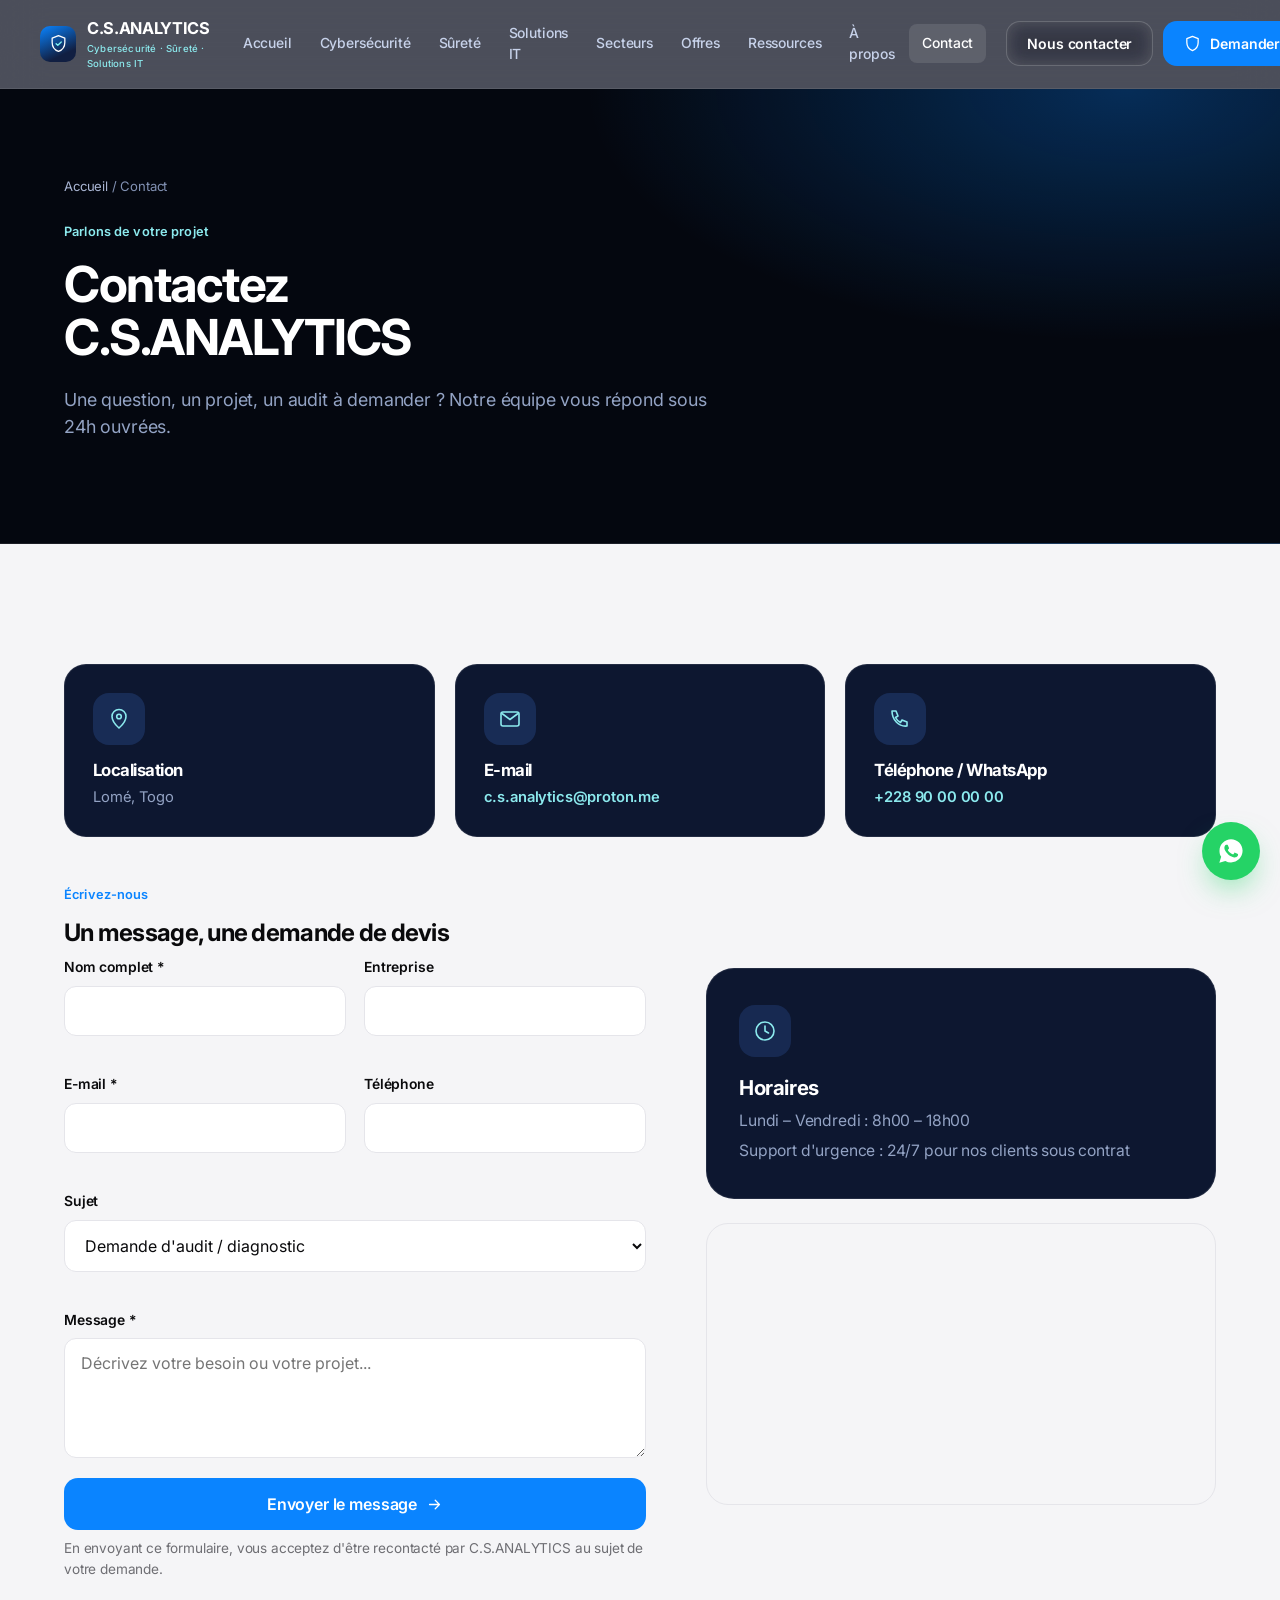
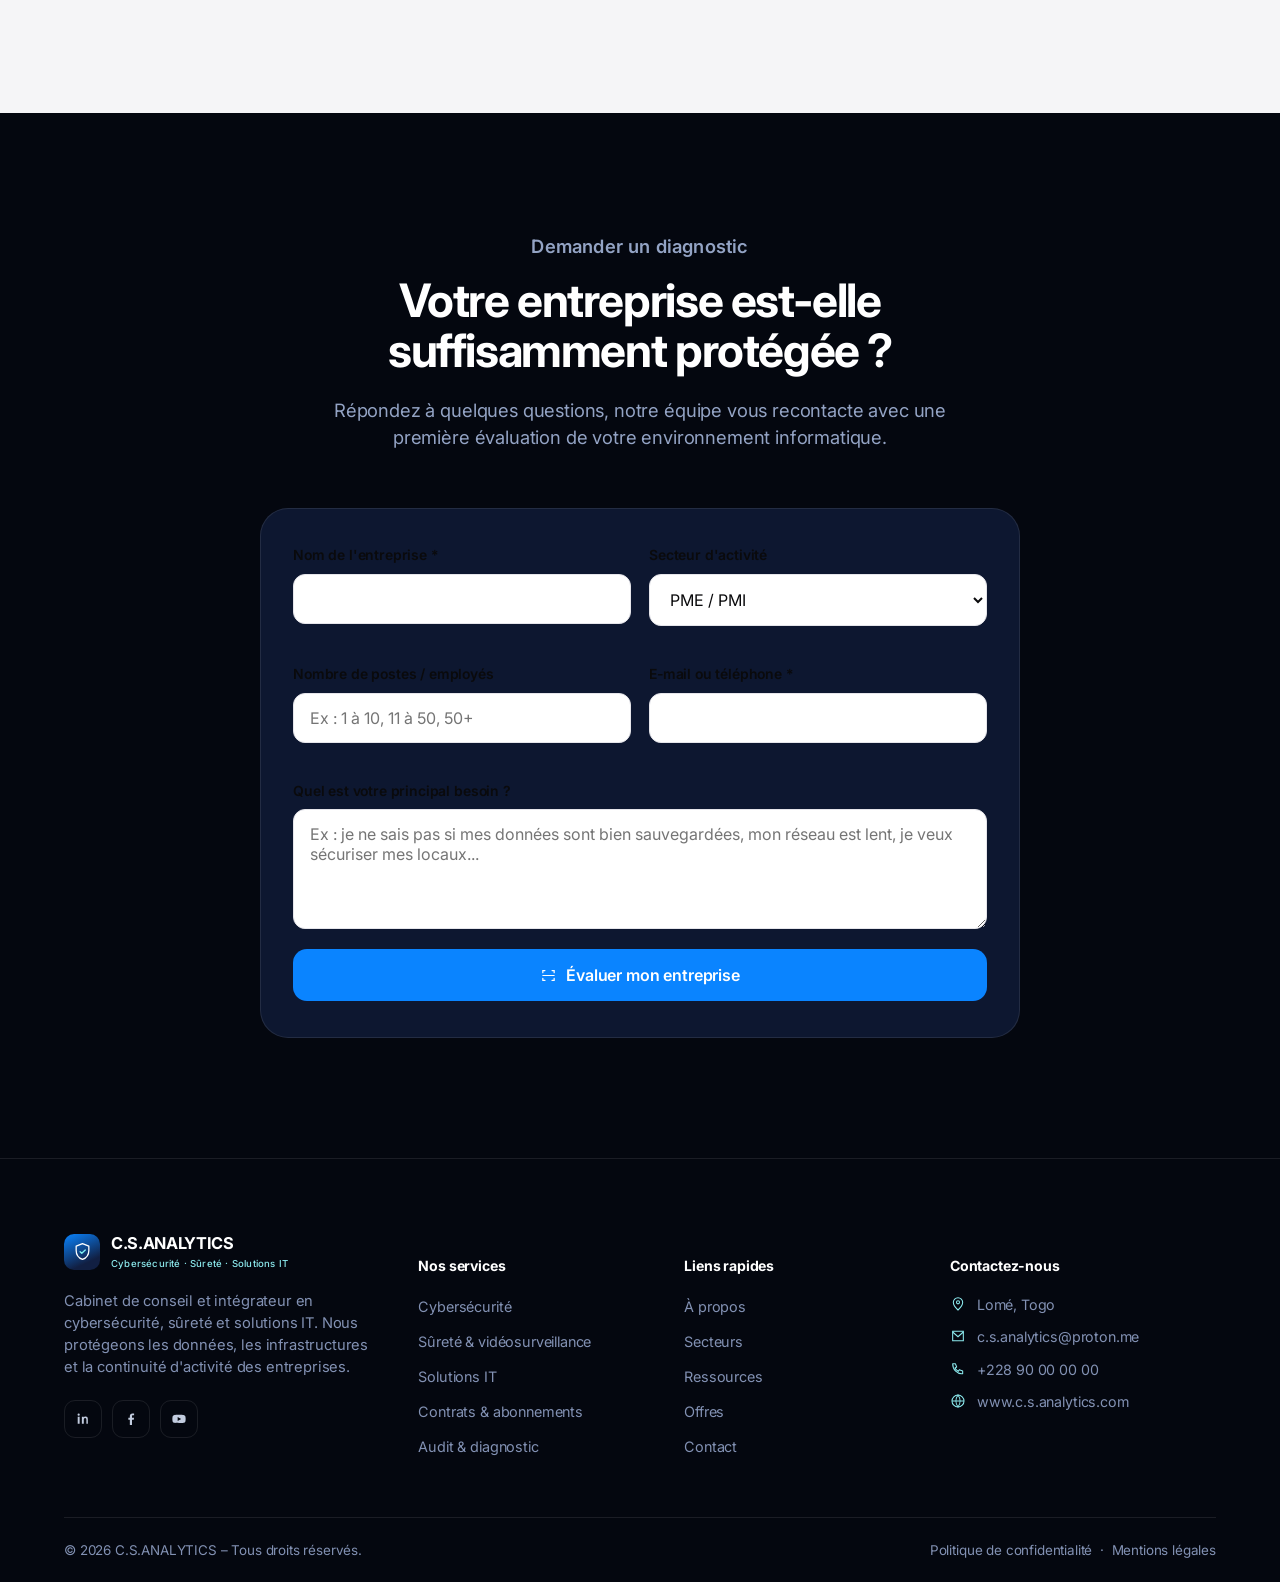
==== contact.html @ 3b961dcc "Add files via upload" ====
<!DOCTYPE html>
<html lang="fr">
<head>
  <meta charset="UTF-8">
  <meta name="viewport" content="width=device-width, initial-scale=1.0">
  <title>Contact | C.S.ANALYTICS</title>
  <meta name="description" content="Contactez C.S.ANALYTICS à Lomé, Togo : demande d'audit, devis cybersécurité, sûreté ou solutions IT. Réponse sous 24h ouvrées.">
  <link rel="preconnect" href="https://fonts.googleapis.com">
  <link rel="preconnect" href="https://fonts.gstatic.com" crossorigin>
  <link href="https://fonts.googleapis.com/css2?family=Inter:wght@400;500;600;700;800&display=swap" rel="stylesheet">
  <link rel="stylesheet" href="css/style.css">

</head>
<body>
<!-- ========== MENU (haut de page, identique sur toutes les pages) ========== -->
  <header class="site-header">
    <div class="container nav">
      <a href="index.html" class="brand">
        <span class="brand-mark">
          <svg viewBox="0 0 24 24" fill="none" width="22" height="22"><path d="M12 2l8 3.2v5.4c0 5.1-3.4 9.6-8 11.4-4.6-1.8-8-6.3-8-11.4V5.2L12 2z" stroke="#fff" stroke-width="1.6" stroke-linejoin="round"/><path d="M9 12.2l2.1 2.1L15.5 10" stroke="#7ff2f2" stroke-width="1.7" stroke-linecap="round" stroke-linejoin="round"/></svg>
        </span>
        <span>
          <span class="brand-name">C.S.ANALYTICS</span>
          <span class="brand-tag">Cybersécurité · Sûreté · Solutions IT</span>
        </span>
      </a>
      <nav class="nav-links" id="navLinks" aria-label="Navigation principale">
          <a href="index.html">Accueil</a>
          <a href="cybersecurite.html">Cybersécurité</a>
          <a href="surete.html">Sûreté</a>
          <a href="solutions-it.html">Solutions IT</a>
          <a href="secteurs.html">Secteurs</a>
          <a href="offres.html">Offres</a>
          <a href="ressources.html">Ressources</a>
          <a href="apropos.html">À propos</a>
          <a href="contact.html" class="active">Contact</a>
      </nav>
      <div class="nav-cta">
        <a href="contact.html" class="btn btn-ghost btn-sm">Nous contacter</a>
        <a href="contact.html#diagnostic" class="btn btn-primary btn-sm">
          <svg viewBox="0 0 24 24" fill="none"><path d="M12 2l8 3.2v5.4c0 5.1-3.4 9.6-8 11.4-4.6-1.8-8-6.3-8-11.4V5.2L12 2z" stroke="currentColor" stroke-width="1.8" stroke-linejoin="round"/></svg>
          Demander un diagnostic
        </a>
        <button class="nav-toggle" id="navToggle" aria-label="Ouvrir le menu" aria-expanded="false" aria-controls="navLinks">
          <svg viewBox="0 0 24 24" fill="none"><path d="M4 7h16M4 12h16M4 17h16" stroke="currentColor" stroke-width="1.8" stroke-linecap="round"/></svg>
        </button>
      </div>
    </div>
  </header>

  <!-- ========== SECTION 1 ========== -->
  <section class="page-hero">
    <div class="container">
      <p class="breadcrumb"><a href="index.html">Accueil</a> / Contact</p>
      <p class="eyebrow on-dark">Parlons de votre projet</p>
      <h1>Contactez C.S.ANALYTICS</h1>
      <p class="lead">Une question, un projet, un audit à demander ? Notre équipe vous répond sous 24h ouvrées.</p>
    </div>
  </section>

  <!-- ========== SECTION 2 ========== -->
  <section class="section">
    <div class="container">
      <div class="contact-cards">
        <div class="contact-card reveal">
          <div class="card-icon"><svg viewBox="0 0 24 24" fill="none"><path d="M12 21s7-6.1 7-11.5A7 7 0 105 9.5C5 14.9 12 21 12 21z" stroke="currentColor" stroke-width="1.6"/><circle cx="12" cy="9.5" r="2.3" stroke="currentColor" stroke-width="1.6"/></svg></div>
          <h4>Localisation</h4>
          <p>Lomé, Togo</p>
        </div>
        <div class="contact-card reveal">
          <div class="card-icon"><svg viewBox="0 0 24 24" fill="none"><rect x="3" y="5" width="18" height="14" rx="2" stroke="currentColor" stroke-width="1.6"/><path d="M4 6.5l8 6 8-6" stroke="currentColor" stroke-width="1.6"/></svg></div>
          <h4>E-mail</h4>
          <p><a href="mailto:c.s.analytics@proton.me">c.s.analytics@proton.me</a></p>
        </div>
        <div class="contact-card reveal">
          <div class="card-icon"><svg viewBox="0 0 24 24" fill="none"><path d="M4 4h4l2 5-2.5 1.5a11 11 0 005 5L14 13l5 2v4c-8 1-15-6-15-15z" stroke="currentColor" stroke-width="1.6" stroke-linejoin="round"/></svg></div>
          <h4>Téléphone / WhatsApp</h4>
          <p>
  <!-- ========== BOUTON WHATSAPP FLOTTANT ========== -->
  <a href="https://wa.me/22890000000">+228 90 00 00 00</a></p>
        </div>
      </div>

      <div class="two-col">
        <div class="reveal">
          <p class="eyebrow">Écrivez-nous</p>
          <h2>Un message, une demande de devis</h2>
          <!-- ⚠️ Remplace TON-ID-ICI par l'ID donné par Formspree (ex: xzzenqwv) -->
          <form data-form action="https://formspree.io/f/TON-ID-ICI" method="POST">
            <div class="form-grid">
              <div class="field">
                <label for="nom">Nom complet *</label>
                <input type="text" id="nom" name="nom" required>
              </div>
              <div class="field">
                <label for="entreprise">Entreprise</label>
                <input type="text" id="entreprise" name="entreprise">
              </div>
              <div class="field">
                <label for="email">E-mail *</label>
                <input type="email" id="email" name="email" required>
              </div>
              <div class="field">
                <label for="tel">Téléphone</label>
                <input type="tel" id="tel" name="tel">
              </div>
              <div class="field full">
                <label for="sujet">Sujet</label>
                <select id="sujet" name="sujet">
                  <option>Demande d'audit / diagnostic</option>
                  <option>Cybersécurité</option>
                  <option>Sûreté &amp; vidéosurveillance</option>
                  <option>Solutions IT</option>
                  <option>Devis / contrat de maintenance</option>
                  <option>Autre demande</option>
                </select>
              </div>
              <div class="field full">
                <label for="message">Message *</label>
                <textarea id="message" name="message" required placeholder="Décrivez votre besoin ou votre projet..."></textarea>
              </div>
            </div>
            <button type="submit" class="btn btn-primary btn-block">Envoyer le message <svg viewBox="0 0 24 24" fill="none"><path d="M5 12h14M13 6l6 6-6 6" stroke="currentColor" stroke-width="1.8" stroke-linecap="round" stroke-linejoin="round"/></svg></button>
            <p class="form-status" role="status"></p>
            <p class="form-note">En envoyant ce formulaire, vous acceptez d'être recontacté par C.S.ANALYTICS au sujet de votre demande.</p>
          </form>
        </div>

        <div class="reveal">
          <div class="card--dark card" style="margin-bottom:24px;">
            <div class="card-icon"><svg viewBox="0 0 24 24" fill="none"><circle cx="12" cy="12" r="9" stroke="currentColor" stroke-width="1.6"/><path d="M12 7v5l3.5 2" stroke="currentColor" stroke-width="1.6" stroke-linecap="round"/></svg></div>
            <h3 style="color:#fff;">Horaires</h3>
            <p style="color:#93a3c4;margin-bottom:6px;">Lundi – Vendredi : 8h00 – 18h00</p>
            <p style="color:#93a3c4;margin-bottom:0;">Support d'urgence : 24/7 pour nos clients sous contrat</p>
          </div>
          <div style="border-radius:var(--radius-lg);overflow:hidden;border:1px solid var(--paper-line);">
            <iframe title="Localisation C.S.ANALYTICS - Lomé, Togo" src="https://www.google.com/maps?q=Lom%C3%A9,Togo&output=embed" width="100%" height="280" style="border:0;display:block;" loading="lazy" referrerpolicy="no-referrer-when-downgrade"></iframe>
          </div>
        </div>
      </div>
    </div>
  </section>

  <!-- ========== SECTION 3 ========== -->
  <section class="section section--dark" id="diagnostic">
    <div class="container">
      <div class="section-head text-center reveal">
        <p class="eyebrow on-dark" style="justify-content:center;">Demander un diagnostic</p>
        <h2>Votre entreprise est-elle suffisamment protégée ?</h2>
        <p style="margin:0 auto;">Répondez à quelques questions, notre équipe vous recontacte avec une première évaluation de votre environnement informatique.</p>
      </div>
      <div class="card--dark card reveal" style="max-width:760px;margin:0 auto;">
        <!-- ⚠️ Remplace TON-ID-DIAGNOSTIC par l'ID Formspree dédié à ce formulaire (crée-en un 2e sur formspree.io, ou réutilise le même que ci-dessus) -->
        <form data-form action="https://formspree.io/f/TON-ID-DIAGNOSTIC" method="POST">
          <div class="form-grid">
            <div class="field">
              <label for="d-entreprise">Nom de l'entreprise *</label>
              <input type="text" id="d-entreprise" name="d-entreprise" required>
            </div>
            <div class="field">
              <label for="d-secteur">Secteur d'activité</label>
              <select id="d-secteur" name="d-secteur">
                <option>PME / PMI</option>
                <option>Hôtellerie</option>
                <option>Clinique</option>
                <option>Pharmacie</option>
                <option>Université</option>
                <option>Industrie</option>
                <option>Autre</option>
              </select>
            </div>
            <div class="field">
              <label for="d-postes">Nombre de postes / employés</label>
              <input type="text" id="d-postes" name="d-postes" placeholder="Ex : 1 à 10, 11 à 50, 50+">
            </div>
            <div class="field">
              <label for="d-contact">E-mail ou téléphone *</label>
              <input type="text" id="d-contact" name="d-contact" required>
            </div>
            <div class="field full">
              <label for="d-besoin">Quel est votre principal besoin ?</label>
              <textarea id="d-besoin" name="d-besoin" placeholder="Ex : je ne sais pas si mes données sont bien sauvegardées, mon réseau est lent, je veux sécuriser mes locaux..."></textarea>
            </div>
          </div>
          <button type="submit" class="btn btn-primary btn-block"><svg viewBox="0 0 24 24" fill="none"><path d="M4 8V5h3M20 8V5h-3M4 16v3h3M20 16v3h-3" stroke="currentColor" stroke-width="1.7" stroke-linecap="round"/><path d="M4 12h16" stroke="currentColor" stroke-width="1.5" stroke-linecap="round"/></svg>Évaluer mon entreprise</button>
          <p class="form-status" role="status"></p>
        </form>
      </div>
    </div>
  </section>

  <!-- ========== PIED DE PAGE (identique sur toutes les pages) ========== -->
  <footer class="site-footer">
    <div class="container">
      <div class="footer-grid">
        <div class="footer-brand">
          <a href="index.html" class="brand">
            <span class="brand-mark">
              <svg viewBox="0 0 24 24" fill="none" width="22" height="22"><path d="M12 2l8 3.2v5.4c0 5.1-3.4 9.6-8 11.4-4.6-1.8-8-6.3-8-11.4V5.2L12 2z" stroke="#fff" stroke-width="1.6" stroke-linejoin="round"/><path d="M9 12.2l2.1 2.1L15.5 10" stroke="#7ff2f2" stroke-width="1.7" stroke-linecap="round" stroke-linejoin="round"/></svg>
            </span>
            <span>
              <span class="brand-name" style="color:#fff;">C.S.ANALYTICS</span>
              <span class="brand-tag">Cybersécurité · Sûreté · Solutions IT</span>
            </span>
          </a>
          <p>Cabinet de conseil et intégrateur en cybersécurité, sûreté et solutions IT. Nous protégeons les données, les infrastructures et la continuité d'activité des entreprises.</p>
          <div class="footer-social">
            <a href="#" aria-label="LinkedIn"><svg viewBox="0 0 24 24" fill="none"><path d="M6.94 8.5H4.06V19h2.88V8.5zM5.5 7.25a1.67 1.67 0 100-3.34 1.67 1.67 0 000 3.34zM19.94 19h-2.87v-5.4c0-1.29-.02-2.94-1.8-2.94-1.8 0-2.08 1.4-2.08 2.85V19H10.3V8.5h2.76v1.43h.04c.38-.73 1.32-1.5 2.72-1.5 2.9 0 3.44 1.92 3.44 4.4V19z" fill="#c2ccdf"/></svg></a>
            <a href="#" aria-label="Facebook"><svg viewBox="0 0 24 24" fill="none"><path d="M13.5 21v-7.9h2.65l.4-3.08h-3.05V8.05c0-.89.25-1.5 1.52-1.5h1.63V3.84A21.7 21.7 0 0014.1 3.7c-2.28 0-3.84 1.39-3.84 3.95v2.37H8v3.08h2.26V21h3.24z" fill="#c2ccdf"/></svg></a>
            <a href="#" aria-label="YouTube"><svg viewBox="0 0 24 24" fill="none"><path d="M21.6 8.1a2.7 2.7 0 00-1.9-1.9C18 5.7 12 5.7 12 5.7s-6 0-7.7.5a2.7 2.7 0 00-1.9 1.9A28 28 0 002 12a28 28 0 00.4 3.9 2.7 2.7 0 001.9 1.9c1.7.5 7.7.5 7.7.5s6 0 7.7-.5a2.7 2.7 0 001.9-1.9A28 28 0 0022 12a28 28 0 00-.4-3.9zM10 15V9l5.2 3-5.2 3z" fill="#c2ccdf"/></svg></a>
          </div>
        </div>
        <div class="footer-col">
          <h5>Nos services</h5>
          <ul>
            <li><a href="cybersecurite.html">Cybersécurité</a></li>
            <li><a href="surete.html">Sûreté &amp; vidéosurveillance</a></li>
            <li><a href="solutions-it.html">Solutions IT</a></li>
            <li><a href="offres.html">Contrats &amp; abonnements</a></li>
            <li><a href="contact.html#diagnostic">Audit &amp; diagnostic</a></li>
          </ul>
        </div>
        <div class="footer-col">
          <h5>Liens rapides</h5>
          <ul>
            <li><a href="apropos.html">À propos</a></li>
            <li><a href="secteurs.html">Secteurs</a></li>
            <li><a href="ressources.html">Ressources</a></li>
            <li><a href="offres.html">Offres</a></li>
            <li><a href="contact.html">Contact</a></li>
          </ul>
        </div>
        <div class="footer-col">
          <h5>Contactez-nous</h5>
          <ul class="footer-contact">
            <li><svg viewBox="0 0 24 24" fill="none"><path d="M12 21s7-6.1 7-11.5A7 7 0 105 9.5C5 14.9 12 21 12 21z" stroke="currentColor" stroke-width="1.6"/><circle cx="12" cy="9.5" r="2.3" stroke="currentColor" stroke-width="1.6"/></svg><span>Lomé, Togo</span></li>
            <li><svg viewBox="0 0 24 24" fill="none"><path d="M4 5h16v14H4z" stroke="currentColor" stroke-width="1.6"/><path d="M4 6l8 7 8-7" stroke="currentColor" stroke-width="1.6"/></svg><span>c.s.analytics@proton.me</span></li>
            <li><svg viewBox="0 0 24 24" fill="none"><path d="M4 4h4l2 5-2.5 1.5a11 11 0 005 5L14 13l5 2v4c-8 1-15-6-15-15z" stroke="currentColor" stroke-width="1.6" stroke-linejoin="round"/></svg><span>+228 90 00 00 00</span></li>
            <li><svg viewBox="0 0 24 24" fill="none"><circle cx="12" cy="12" r="9" stroke="currentColor" stroke-width="1.6"/><path d="M3 12h18M12 3a15 15 0 010 18 15 15 0 010-18z" stroke="currentColor" stroke-width="1.6"/></svg><span>www.c.s.analytics.com</span></li>
          </ul>
        </div>
      </div>
      <div class="footer-bottom">
        <span>© <span data-year></span> C.S.ANALYTICS – Tous droits réservés.</span>
        <span><a href="#">Politique de confidentialité</a> &nbsp;·&nbsp; <a href="#">Mentions légales</a></span>
      </div>
    </div>
  </footer>

  
  <!-- ========== BOUTON WHATSAPP FLOTTANT ========== -->
  <a href="https://wa.me/22890971003" class="wa-float" aria-label="Nous écrire sur WhatsApp" target="_blank" rel="noopener">
    <svg viewBox="0 0 24 24" fill="currentColor"><path d="M12.04 2C6.58 2 2.13 6.45 2.13 11.91c0 1.87.5 3.62 1.44 5.12L2 22l5.13-1.53a9.87 9.87 0 004.9 1.3h.01c5.46 0 9.9-4.45 9.9-9.91S17.5 2 12.04 2zm5.8 14.06c-.24.68-1.4 1.3-1.94 1.38-.5.08-1.12.11-1.8-.11-.42-.13-.96-.31-1.65-.6-2.9-1.25-4.8-4.17-4.94-4.36-.14-.19-1.18-1.57-1.18-3 0-1.42.75-2.12 1.02-2.41.26-.29.58-.36.77-.36.2 0 .39 0 .56.01.18.01.42-.07.66.5.24.6.83 2.05.9 2.2.08.15.13.32.02.51-.1.19-.15.31-.3.48-.14.17-.3.37-.43.5-.14.14-.29.29-.13.57.17.29.75 1.24 1.62 2 1.11.99 2.05 1.3 2.34 1.44.29.14.46.12.63-.07.17-.19.72-.84.91-1.13.19-.29.38-.24.63-.14.26.1 1.65.78 1.93.92.29.14.48.21.55.33.07.12.07.68-.17 1.36z"/></svg>
  </a>
  <script src="js/main.js"></script>
</body>
</html>
---- css/style.css ----
/* ==========================================================================
   C.S.ANALYTICS — Design system "Apple style"
   Palette : identique à la maquette (navy profond + bleu signal + cyan)
   Typographie : Inter uniquement (une seule police, tous poids) — épuré,
   grands titres, respirations généreuses, cartes très arrondies.
   ========================================================================== */

:root{
  --navy-950:#04070f;
  --navy-900:#0a1226;
  --navy-850:#0d1730;
  --navy-800:#111f42;
  --navy-700:#182a52;
  --navy-line:rgba(255,255,255,.09);

  --blue-600:#0a5cff;
  --blue-500:#0a84ff;
  --blue-400:#409cff;
  --cyan-400:#5ce1e6;
  --cyan-300:#8ceaee;

  --paper:#f5f5f7;
  --paper-line:#e5e5ea;
  --ink-900:#0a0a0c;
  --ink-700:#3a3a3c;
  --ink-500:#6e6e73;
  --white:#ffffff;

  --danger:#ff453a;
  --amber:#ff9f0a;
  --ok:#30d158;

  --radius-xl:28px;
  --radius-lg:22px;
  --radius-md:16px;
  --radius-sm:12px;
  --shadow-1:0 30px 60px -25px rgba(0,0,0,.35);
  --shadow-2:0 16px 34px -16px rgba(0,0,0,.28);

  --font-display:"Inter", -apple-system, BlinkMacSystemFont, sans-serif;
  --font-body:"Inter", -apple-system, BlinkMacSystemFont, sans-serif;
  --font-mono:"Inter", sans-serif;

  --maxw:1200px;
}

*,*::before,*::after{box-sizing:border-box;}
html{scroll-behavior:smooth;}
@media (prefers-reduced-motion: reduce){
  html{scroll-behavior:auto;}
  *,*::before,*::after{animation-duration:.001ms !important; animation-iteration-count:1 !important; transition-duration:.001ms !important; scroll-behavior:auto !important;}
}

body{
  margin:0;
  font-family:var(--font-body);
  color:var(--ink-700);
  background:var(--paper);
  -webkit-font-smoothing:antialiased;
  line-height:1.5;
  letter-spacing:-.01em;
}

img{max-width:100%;display:block;}
a{color:inherit;text-decoration:none;}
ul{margin:0;padding:0;list-style:none;}
h1,h2,h3,h4{font-family:var(--font-display);color:var(--ink-900);margin:0 0 .45em;font-weight:700;letter-spacing:-.03em;line-height:1.08;}
p{margin:0 0 1em;}
button{font-family:inherit;}

:focus-visible{
  outline:2.5px solid var(--blue-500);
  outline-offset:3px;
  border-radius:6px;
}

.container{max-width:var(--maxw);margin:0 auto;padding:0 24px;}

.eyebrow{
  font-family:var(--font-mono);
  font-size:.8rem;
  font-weight:600;
  letter-spacing:.01em;
  text-transform:none;
  color:var(--blue-500);
  display:inline-flex;
  align-items:center;
  gap:.5em;
  margin-bottom:16px;
}
.eyebrow::before{display:none;}
.eyebrow.on-dark{color:var(--cyan-300);}

.section{padding:120px 0;}
.section--tight{padding:64px 0;}
.section--dark{background:var(--navy-950); color:#c7d2ea;}
.section--dark h2, .section--dark h3{color:#fff;}
.section--navy{background:var(--navy-900); color:#c7d2ea;}
.section--navy h2, .section--navy h3{color:#fff;}

.section-head{max-width:680px;margin-bottom:56px;}
.section-head h2{font-size:clamp(2rem,3.6vw,3.1rem);font-weight:700;}
.section-head p{color:var(--ink-500);font-size:1.15rem;line-height:1.5;}
.section--dark .section-head p, .section--navy .section-head p{color:#93a3c4;}

/* -------------------- Buttons -------------------- */
.btn{
  display:inline-flex;align-items:center;gap:9px;
  font-family:var(--font-body);
  font-weight:600;font-size:1rem;
  padding:15px 26px;
  border-radius:14px;
  border:1.5px solid transparent;
  cursor:pointer;
  transition:transform .2s cubic-bezier(.4,0,.2,1), box-shadow .2s ease, background .2s ease, border-color .2s ease, color .2s ease;
  white-space:nowrap;
  letter-spacing:-.01em;
}
.btn svg{width:17px;height:17px;flex:none;}
.btn:hover{transform:scale(1.03);}
.btn:active{transform:scale(.98);}
.btn-primary{background:var(--blue-500);color:#fff;}
.btn-primary:hover{background:var(--blue-400);}
.btn-ghost{background:rgba(255,255,255,.1);border-color:rgba(255,255,255,.18);color:#fff;backdrop-filter:blur(10px);}
.btn-ghost:hover{background:rgba(255,255,255,.16);}
.btn-outline{background:transparent;border-color:var(--paper-line);color:var(--ink-900);}
.btn-outline:hover{border-color:var(--blue-500);color:var(--blue-500);}
.btn-block{width:100%;justify-content:center;}
.btn-sm{padding:11px 20px;font-size:.88rem;}

/* -------------------- Header / Nav -------------------- */
.site-header{
  position:sticky;top:0;z-index:80;
  background:rgba(10,15,30,.72);
  backdrop-filter:saturate(180%) blur(20px);
  border-bottom:1px solid rgba(255,255,255,.08);
}
.nav{display:flex;align-items:center;justify-content:space-between;gap:20px;padding:14px 0;}
.brand{display:flex;align-items:center;gap:11px;color:#fff;}
.brand-mark{
  width:36px;height:36px;flex:none;
  display:grid;place-items:center;
  border-radius:10px;
  background:linear-gradient(155deg,var(--blue-500),var(--navy-800) 75%);
}
.brand-mark svg{width:19px;height:19px;}
.brand-name{font-family:var(--font-display);font-weight:700;font-size:1.02rem;line-height:1.1;letter-spacing:-.02em;}
.brand-tag{font-size:.6rem;letter-spacing:.02em;color:var(--cyan-300);display:block;margin-top:2px;font-weight:500;}

.nav-links{display:flex;align-items:center;gap:2px;}
.nav-links a{
  font-size:.87rem;font-weight:500;color:#c7d2ea;
  padding:9px 13px;border-radius:8px;
  transition:color .15s ease, background .15s ease;
}
.nav-links a:hover{color:#fff;background:rgba(255,255,255,.08);}
.nav-links a.active{color:#fff;background:rgba(255,255,255,.1);}

.nav-cta{display:flex;align-items:center;gap:10px;}
.nav-toggle{
  display:none;
  width:38px;height:38px;border-radius:9px;
  border:1px solid var(--navy-line);background:transparent;
  color:#fff;place-items:center;cursor:pointer;
}
.nav-toggle svg{width:19px;height:19px;}

@media (max-width:980px){
  .nav-links{
    position:fixed;inset:66px 14px auto 14px;
    background:rgba(10,15,30,.96);
    backdrop-filter:blur(20px);
    border:1px solid var(--navy-line);
    border-radius:18px;
    flex-direction:column;align-items:stretch;
    padding:10px;gap:2px;
    box-shadow:var(--shadow-1);
    transform-origin:top;
    transform:scaleY(.9);opacity:0;pointer-events:none;
    transition:transform .18s ease, opacity .18s ease;
  }
  .nav-links.is-open{transform:scaleY(1);opacity:1;pointer-events:auto;}
  .nav-links a{padding:13px 14px;}
  .nav-toggle{display:grid;}
  .nav-cta .btn-ghost{display:none;}
}

/* -------------------- Hero (photo plein cadre, façon Apple) -------------------- */
.hero{
  position:relative;
  color:#fff;
  overflow:hidden;
  padding:96px 0 88px;
  background:var(--navy-950);
}
.hero-grid{
  position:relative;z-index:1;
  display:grid;grid-template-columns:1.1fr .9fr;gap:56px;align-items:center;
  width:100%;
}
.hero h1{
  color:#fff;
  font-size:clamp(2.2rem,4.2vw,3.4rem);
  font-weight:700;
  margin-bottom:22px;
  letter-spacing:-.03em;
}
.hero h1 .accent{color:var(--cyan-300);}
.hero p.lead{font-size:1.16rem;color:rgba(255,255,255,.8);max-width:52ch;margin-bottom:34px;font-weight:400;line-height:1.55;}
.hero-actions{display:flex;flex-wrap:wrap;gap:14px;margin-bottom:44px;}

.hero-strip{
  display:flex;gap:0;
  border:1px solid rgba(255,255,255,.14);
  border-radius:var(--radius-md);overflow:hidden;
  background:rgba(255,255,255,.06);
  backdrop-filter:blur(16px);
}
.hero-strip div{
  flex:1;padding:18px 20px;
  border-right:1px solid rgba(255,255,255,.12);
}
.hero-strip div:last-child{border-right:none;}
.hero-strip strong{display:block;font-family:var(--font-display);color:#fff;font-size:1.4rem;font-weight:700;}
.hero-strip span{font-size:.74rem;color:rgba(255,255,255,.7);}

/* ---- Photos avec animation d'entrée "flou → net" ----
   Ajouter la classe .photo (+ .reveal, géré par main.js) à tout conteneur d'image.
   L'image démarre floue et légèrement agrandie, puis devient nette à l'apparition. */
.photo{position:relative;overflow:hidden;background:var(--navy-800);}
.photo img{
  display:block;width:100%;height:100%;object-fit:cover;
  filter:blur(22px);
  transform:scale(1.12);
  opacity:0;
  transition:filter 1.1s cubic-bezier(.2,.8,.2,1), transform 1.3s cubic-bezier(.2,.8,.2,1), opacity .7s ease;
}
.photo.in img{filter:blur(0);transform:scale(1);opacity:1;}

/* ---- Visuel du hero : photo + 3 encarts, comme sur la maquette ---- */
.hero-visual{display:flex;gap:16px;align-items:stretch;}
.hero-photo{
  flex:1.5;border-radius:var(--radius-lg);
  aspect-ratio:3/4;
  box-shadow:var(--shadow-1);
}
.hero-callouts{flex:1;display:flex;flex-direction:column;gap:14px;}
.hero-callout{
  flex:1;display:flex;flex-direction:column;gap:8px;justify-content:center;
  padding:18px 16px;border-radius:var(--radius-md);
  background:rgba(255,255,255,.06);
  border:1px solid rgba(255,255,255,.14);
  backdrop-filter:blur(16px);
}
.hero-callout .card-icon{width:36px;height:36px;border-radius:10px;margin-bottom:2px;background:rgba(92,225,230,.16);}
.hero-callout .card-icon svg{width:17px;height:17px;color:var(--cyan-300);}
.hero-callout strong{color:#fff;font-size:.9rem;font-weight:700;}
.hero-callout span{font-size:.76rem;color:rgba(255,255,255,.68);line-height:1.35;}

@media (max-width:980px){
  .hero{padding:110px 0 64px;}
  .hero-grid{grid-template-columns:1fr;}
  .hero-visual{margin-top:8px;}
  .hero-photo{aspect-ratio:16/10;}
  .hero-strip{flex-wrap:wrap;}
  .hero-strip div{flex:1 1 50%;border-bottom:1px solid rgba(255,255,255,.12);}
}
@media (max-width:640px){
  .hero-visual{flex-direction:column;}
  .hero-callouts{flex-direction:row;}
}

/* -------------------- Cards / grids -------------------- */
.grid{display:grid;gap:22px;}
.grid-3{grid-template-columns:repeat(3,1fr);}
.grid-2{grid-template-columns:repeat(2,1fr);}
.grid-6{grid-template-columns:repeat(6,1fr);}
@media (max-width:980px){.grid-3,.grid-2{grid-template-columns:1fr 1fr;}.grid-6{grid-template-columns:repeat(3,1fr);}}
@media (max-width:640px){.grid-3,.grid-2,.grid-6{grid-template-columns:1fr;}}

.card{
  background:#fff;
  border:1px solid var(--paper-line);
  border-radius:var(--radius-xl);
  padding:36px 32px;
  transition:transform .25s cubic-bezier(.4,0,.2,1), box-shadow .25s ease;
  position:relative;
}
.card:hover{transform:translateY(-6px);box-shadow:var(--shadow-1);}
.card-code{
  font-size:.76rem;color:var(--blue-500);font-weight:600;
  margin-bottom:16px;display:block;
}
.card-icon{
  width:52px;height:52px;border-radius:16px;
  display:grid;place-items:center;margin-bottom:20px;
  background:linear-gradient(155deg,var(--navy-800),var(--navy-950));
}
.card-icon svg{width:24px;height:24px;color:var(--cyan-300);}
.card h3{font-size:1.28rem;margin-bottom:10px;font-weight:700;letter-spacing:-.02em;}
.card p{color:var(--ink-500);font-size:.98rem;margin-bottom:18px;line-height:1.5;}
.card ul{margin-bottom:20px;}
.card ul li{
  display:flex;gap:9px;align-items:flex-start;
  font-size:.92rem;color:var(--ink-700);
  padding:6px 0;
}
.card ul li svg{width:16px;height:16px;flex:none;margin-top:2px;color:var(--ok);}
.card-link{
  font-size:.92rem;font-weight:600;color:var(--blue-500);
  display:inline-flex;align-items:center;gap:6px;
}
.card-link svg{width:14px;height:14px;transition:transform .15s ease;}
.card:hover .card-link svg{transform:translateX(3px);}

.card--dark{background:var(--navy-850);border-color:var(--navy-line);}
.card--dark h3{color:#fff;}
.card--dark p{color:#93a3c4;}
.card--dark ul li{color:#c2ccdf;}
.card--dark .card-icon{background:rgba(74,139,255,.16);}

/* Domain tile */
.tile{
  background:#fff;border:1px solid var(--paper-line);border-radius:var(--radius-lg);
  padding:30px 24px;text-align:left;
  transition:transform .2s ease, box-shadow .2s ease;
}
.tile:hover{transform:translateY(-4px);box-shadow:var(--shadow-2);}
.tile .card-icon{width:46px;height:46px;margin-bottom:16px;border-radius:14px;}
.tile .card-icon svg{width:21px;height:21px;}
.tile h4{font-family:var(--font-display);font-size:1.05rem;margin-bottom:6px;color:var(--ink-900);font-weight:700;}
.tile p{font-size:.86rem;color:var(--ink-500);margin:0;}

/* Sector tile — vraies photos avec dégradé, façon Apple product cards */
.sector{
  position:relative;border-radius:var(--radius-lg);overflow:hidden;
  aspect-ratio:4/3;
  display:flex;align-items:flex-end;padding:22px;
  transition:transform .3s cubic-bezier(.4,0,.2,1);
}
.sector:hover{transform:scale(1.02);}
.sector .photo{position:absolute;inset:0;z-index:0;}
.sector::after{
  content:"";position:absolute;inset:0;z-index:1;
  background:linear-gradient(0deg, rgba(4,7,15,.85) 0%, rgba(4,7,15,.2) 55%, rgba(4,7,15,.05) 100%);
}
.sector-icon{
  position:absolute;top:16px;right:16px;z-index:2;
  width:38px;height:38px;border-radius:11px;
  background:rgba(255,255,255,.16);
  backdrop-filter:blur(10px);
  display:grid;place-items:center;
}
.sector-icon svg{width:18px;height:18px;color:#fff;}
.sector span.sector-label{position:relative;z-index:2;font-family:var(--font-display);color:#fff;font-weight:700;font-size:1.08rem;letter-spacing:-.02em;}

/* -------------------- Stats -------------------- */
.stats-bar{
  display:grid;grid-template-columns:repeat(4,1fr);
  border-top:1px solid var(--paper-line);border-bottom:1px solid var(--paper-line);
}
.stats-bar .stat{
  padding:40px 22px;text-align:center;border-right:1px solid var(--paper-line);
}
.stats-bar .stat:last-child{border-right:none;}
.stat strong{
  display:block;font-family:var(--font-display);font-size:2.6rem;color:var(--ink-900);font-weight:700;letter-spacing:-.03em;
}
.stat span{font-size:.85rem;color:var(--ink-500);}
@media (max-width:760px){.stats-bar{grid-template-columns:repeat(2,1fr);}.stats-bar .stat:nth-child(2n){border-right:none;}.stats-bar .stat{border-bottom:1px solid var(--paper-line);}}

/* -------------------- Process / timeline -------------------- */
.process{display:grid;grid-template-columns:repeat(5,1fr);gap:0;position:relative;}
.process::before{
  content:"";position:absolute;top:26px;left:6%;right:6%;height:1px;
  background:rgba(255,255,255,.14);
}
.process-step{text-align:center;padding:0 12px;position:relative;}
.process-step .num{
  width:52px;height:52px;border-radius:50%;margin:0 auto 20px;
  display:grid;place-items:center;position:relative;z-index:1;
  background:var(--navy-950);border:1.5px solid var(--blue-400);
  font-weight:700;color:var(--cyan-300);font-size:.95rem;
}
.process-step h4{color:#fff;font-size:1.08rem;margin-bottom:8px;font-weight:700;}
.process-step p{font-size:.9rem;color:#93a3c4;margin:0;}
@media (max-width:900px){.process{grid-template-columns:1fr;gap:30px;}.process::before{display:none;}}

/* -------------------- Risk / breach panel -------------------- */
.panel-split{
  display:grid;grid-template-columns:1fr 1fr;gap:0;
  border:1px solid var(--navy-line);border-radius:var(--radius-xl);overflow:hidden;
}
.panel-split > div{padding:48px;}
.panel-left{background:var(--navy-900);}
.panel-right{background:var(--navy-850);}
.risk-list{display:grid;grid-template-columns:repeat(5,1fr);gap:16px;margin-top:24px;}
.risk-item{text-align:center;}
.risk-item .card-icon{margin:0 auto 12px;width:46px;height:46px;background:rgba(255,69,58,.14);}
.risk-item .card-icon svg{color:var(--danger);width:20px;height:20px;}
.risk-item span{font-size:.82rem;color:#c2ccdf;}
@media (max-width:900px){.panel-split{grid-template-columns:1fr;}.risk-list{grid-template-columns:repeat(3,1fr);}}

/* -------------------- CTA banner -------------------- */
.cta-banner{
  border-radius:var(--radius-xl);
  background:
    radial-gradient(650px 260px at 85% 0%, rgba(92,225,230,.16), transparent 60%),
    linear-gradient(120deg,var(--navy-900),var(--blue-600) 150%);
  padding:60px;
  display:flex;align-items:center;justify-content:space-between;gap:32px;
  flex-wrap:wrap;
}
.cta-banner h3{color:#fff;font-size:1.8rem;margin-bottom:10px;font-weight:700;}
.cta-banner p{color:#c7d2ea;margin:0;max-width:46ch;font-size:1.05rem;}
.cta-banner .btn-primary{background:#fff;color:var(--navy-950);}
.cta-banner .btn-primary:hover{background:var(--cyan-300);}

/* -------------------- Forms -------------------- */
.form-grid{display:grid;grid-template-columns:1fr 1fr;gap:18px;}
.field{display:flex;flex-direction:column;gap:8px;margin-bottom:20px;}
.field.full{grid-column:1/-1;}
.field label{font-size:.87rem;font-weight:600;color:var(--ink-900);}
.field small{font-size:.8rem;color:var(--ink-500);}
.field input,.field select,.field textarea{
  font-family:var(--font-body);font-size:1rem;
  padding:14px 16px;border-radius:var(--radius-sm);
  border:1.5px solid var(--paper-line);
  background:#fff;color:var(--ink-900);
  transition:border-color .15s ease, box-shadow .15s ease;
}
.field input:focus,.field select:focus,.field textarea:focus{
  border-color:var(--blue-500);outline:none;
  box-shadow:0 0 0 4px rgba(10,132,255,.14);
}
.field textarea{resize:vertical;min-height:120px;}
.form-note{font-size:.85rem;color:var(--ink-500);margin-top:8px;}
.form-status{
  display:none;margin-top:18px;padding:15px 18px;border-radius:var(--radius-sm);
  font-size:.92rem;font-weight:600;
}
.form-status.ok{display:block;background:rgba(48,209,88,.12);color:#1a8f42;}
.form-status.err{display:block;background:rgba(255,69,58,.12);color:#d92c20;}
@media (max-width:700px){.form-grid{grid-template-columns:1fr;}}

/* -------------------- Contact cards -------------------- */
.contact-cards{display:grid;grid-template-columns:repeat(3,1fr);gap:20px;margin-bottom:44px;}
.contact-card{
  background:var(--navy-850);border:1px solid var(--navy-line);border-radius:var(--radius-lg);
  padding:28px;
}
.contact-card .card-icon{background:rgba(74,139,255,.18);margin-bottom:16px;}
.contact-card h4{color:#fff;font-size:1.05rem;margin-bottom:7px;font-weight:700;}
.contact-card p{color:#93a3c4;font-size:.92rem;margin:0;}
.contact-card a{color:var(--cyan-300);font-weight:600;}
@media (max-width:820px){.contact-cards{grid-template-columns:1fr;}}

/* -------------------- Page hero (subpages) -------------------- */
.page-hero{
  background:
    radial-gradient(900px 420px at 88% 0%, rgba(10,132,255,.3), transparent 60%),
    var(--navy-950);
  color:#dde5f6;padding:88px 0 72px;border-bottom:1px solid var(--navy-line);
}
.breadcrumb{font-size:.82rem;color:#8291b3;margin-bottom:22px;}
.breadcrumb a{color:#aab6d4;}
.breadcrumb a:hover{color:#fff;}
.page-hero h1{color:#fff;font-size:clamp(2rem,4vw,3.1rem);max-width:18ch;font-weight:700;letter-spacing:-.03em;}
.page-hero .lead{color:#93a3c4;max-width:60ch;font-size:1.12rem;margin-bottom:30px;}
.page-hero-feats{display:flex;flex-wrap:wrap;gap:28px;margin-top:8px;}
.page-hero-feats div{display:flex;align-items:center;gap:10px;font-size:.9rem;color:#c2ccdf;font-weight:500;}
.page-hero-feats svg{width:18px;height:18px;color:var(--cyan-300);flex:none;}

/* -------------------- Footer -------------------- */
.site-footer{background:var(--navy-950);color:#8291b3;padding-top:72px;border-top:1px solid var(--navy-line);}
.footer-grid{display:grid;grid-template-columns:1.4fr 1fr 1fr 1.2fr;gap:44px;padding-bottom:48px;}
.footer-brand p{font-size:.92rem;color:#8291b3;max-width:34ch;margin:18px 0 22px;line-height:1.5;}
.footer-social{display:flex;gap:10px;}
.footer-social a{
  width:38px;height:38px;border-radius:11px;border:1px solid var(--navy-line);
  display:grid;place-items:center;transition:background .15s ease, border-color .15s ease;
}
.footer-social a:hover{background:rgba(255,255,255,.08);border-color:rgba(255,255,255,.3);}
.footer-social svg{width:16px;height:16px;}
.footer-col h5{font-family:var(--font-display);color:#fff;font-size:.88rem;margin-bottom:18px;font-weight:700;}
.footer-col ul li{margin-bottom:11px;}
.footer-col a{font-size:.9rem;color:#8291b3;transition:color .15s ease;}
.footer-col a:hover{color:#fff;}
.footer-contact li{display:flex;gap:11px;align-items:flex-start;font-size:.89rem;margin-bottom:15px;}
.footer-contact svg{width:16px;height:16px;flex:none;margin-top:2px;color:var(--cyan-300);}
.footer-bottom{
  border-top:1px solid var(--navy-line);padding:22px 0;
  display:flex;justify-content:space-between;gap:16px;flex-wrap:wrap;
  font-size:.84rem;
}
.footer-bottom a{color:#8291b3;}
.footer-bottom a:hover{color:#fff;}
@media (max-width:900px){.footer-grid{grid-template-columns:1fr 1fr;}}
@media (max-width:560px){.footer-grid{grid-template-columns:1fr;}}

/* -------------------- WhatsApp float -------------------- */
.wa-float{
  position:fixed;right:20px;bottom:20px;z-index:90;
  width:58px;height:58px;border-radius:50%;
  background:#25D366;display:grid;place-items:center;
  box-shadow:0 14px 30px -8px rgba(37,211,102,.55);
  transition:transform .2s cubic-bezier(.4,0,.2,1);
}
.wa-float:hover{transform:scale(1.08);}
.wa-float svg{width:28px;height:28px;color:#fff;}

/* -------------------- Utility -------------------- */
.mt-0{margin-top:0;}
.text-center{text-align:center;margin-left:auto;margin-right:auto;}
.two-col{display:grid;grid-template-columns:1fr 1fr;gap:60px;align-items:center;}
@media (max-width:900px){.two-col{grid-template-columns:1fr;gap:34px;}}

.reveal{opacity:0;transform:translateY(24px);transition:opacity .7s cubic-bezier(.16,1,.3,1), transform .7s cubic-bezier(.16,1,.3,1);}
.reveal.in{opacity:1;transform:translateY(0);}

.list-check{display:flex;flex-direction:column;gap:14px;}
.list-check li{display:flex;gap:13px;align-items:flex-start;font-size:1.02rem;color:var(--ink-700);}
.list-check svg{width:19px;height:19px;flex:none;margin-top:3px;color:var(--ok);}
.section--dark .list-check li,.section--navy .list-check li{color:#c2ccdf;}

.pack-card{
  background:var(--navy-850);border:1px solid var(--navy-line);border-radius:var(--radius-xl);
  padding:36px;display:flex;flex-direction:column;
}
.pack-card.featured{box-shadow:0 0 0 2px var(--blue-400), var(--shadow-1);}
.pack-tag{font-size:.76rem;color:var(--cyan-300);font-weight:600;margin-bottom:12px;}
.pack-card h3{color:#fff;}
.pack-card .price{font-family:var(--font-display);color:#fff;font-size:1.7rem;margin-bottom:20px;font-weight:700;}
.pack-card .price span{font-family:var(--font-body);font-size:.85rem;color:#93a3c4;font-weight:400;}
.pack-card ul{margin-bottom:26px;flex:1;}
.pack-card li{display:flex;gap:11px;font-size:.92rem;color:#c2ccdf;padding:7px 0;}
.pack-card li svg{width:16px;height:16px;color:var(--cyan-300);flex:none;margin-top:2px;}
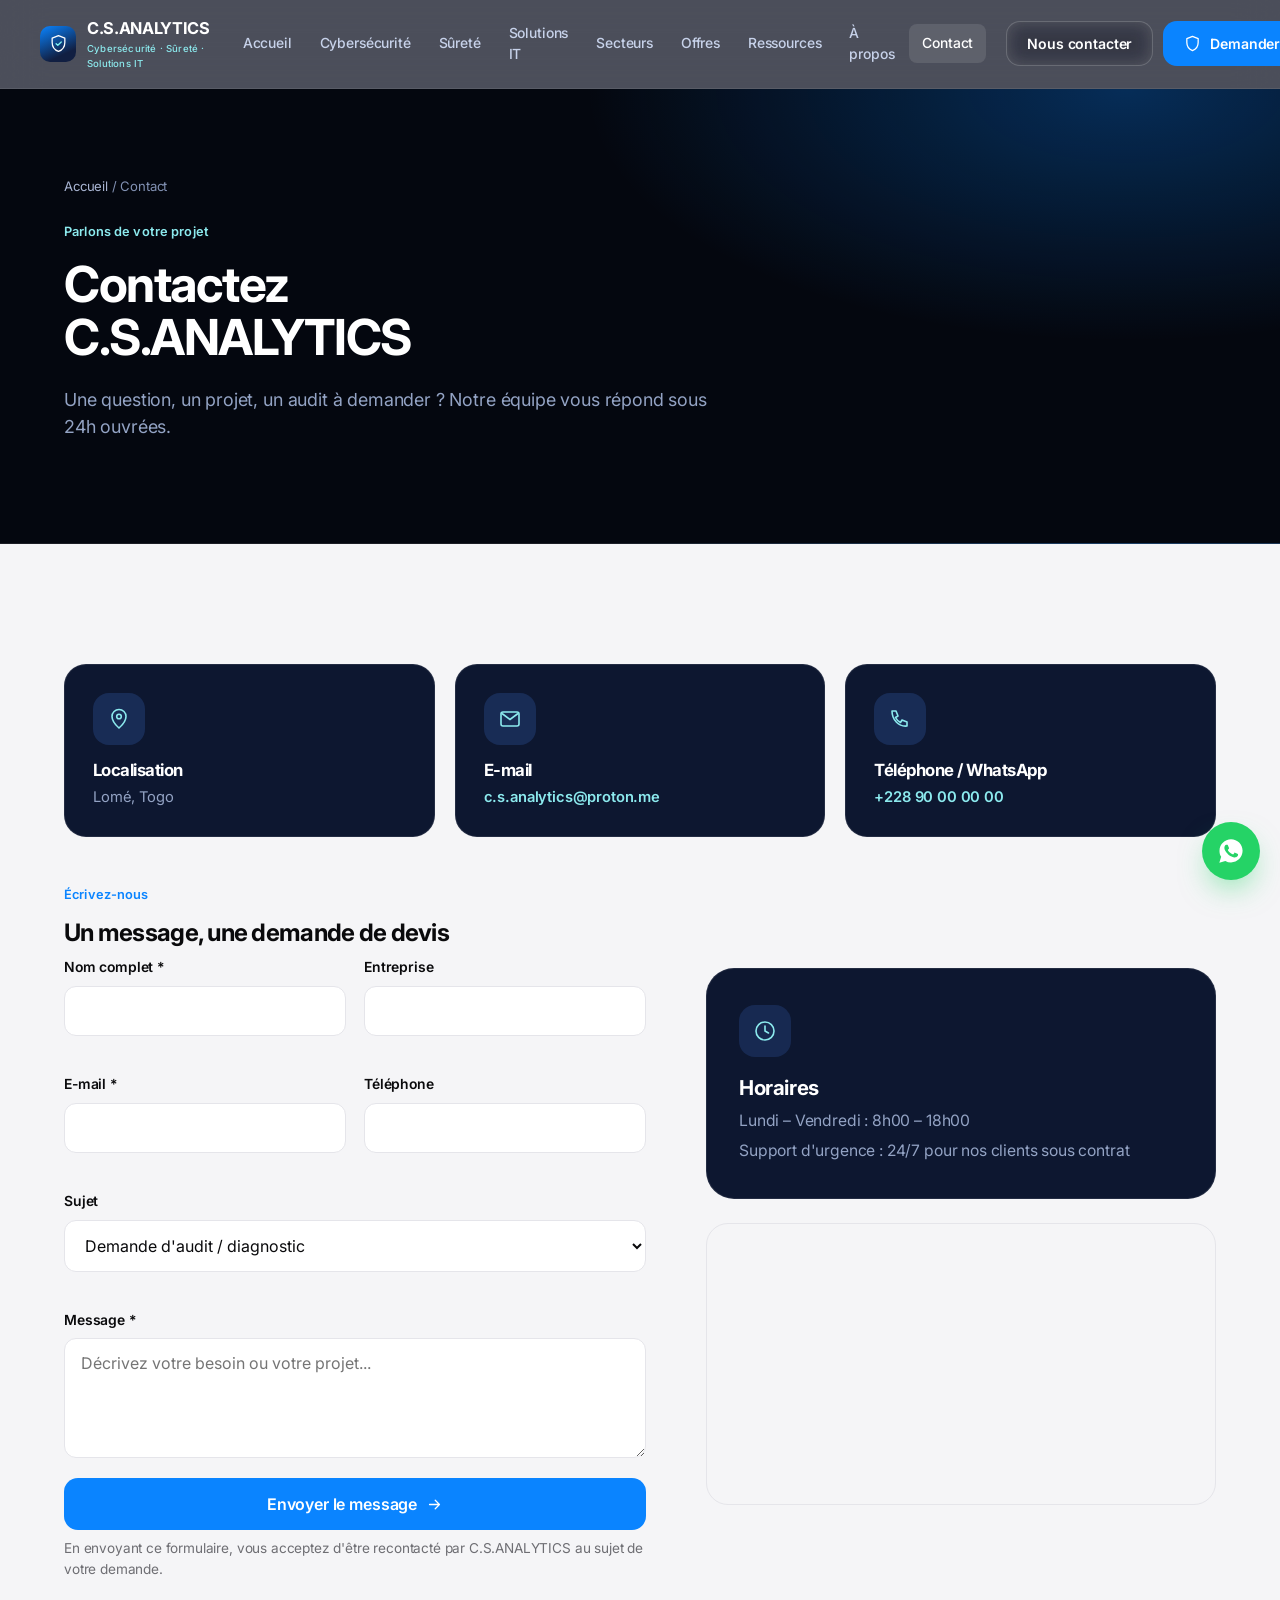
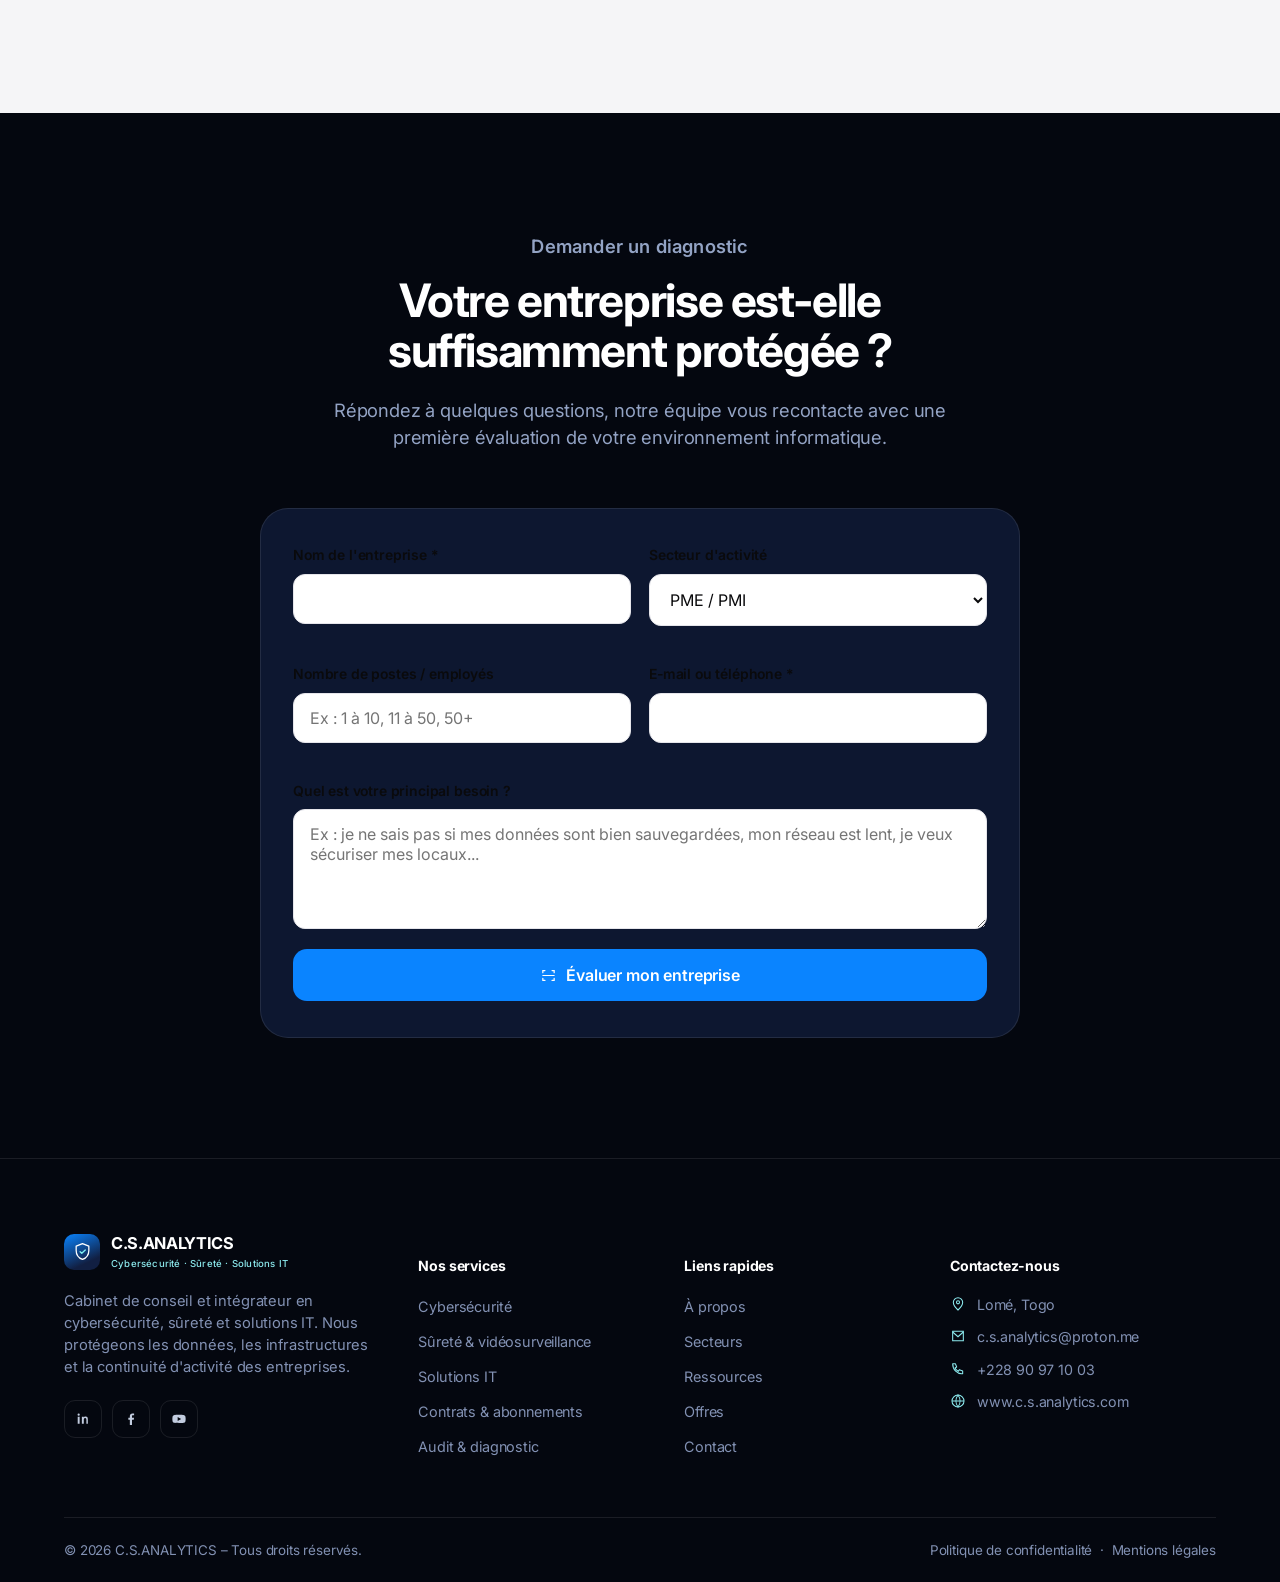
==== commit 854817ac: "Update contact.html" ====
--- a/contact.html
+++ b/contact.html
@@ -235,7 +235,7 @@
           <ul class="footer-contact">
             <li><svg viewBox="0 0 24 24" fill="none"><path d="M12 21s7-6.1 7-11.5A7 7 0 105 9.5C5 14.9 12 21 12 21z" stroke="currentColor" stroke-width="1.6"/><circle cx="12" cy="9.5" r="2.3" stroke="currentColor" stroke-width="1.6"/></svg><span>Lomé, Togo</span></li>
             <li><svg viewBox="0 0 24 24" fill="none"><path d="M4 5h16v14H4z" stroke="currentColor" stroke-width="1.6"/><path d="M4 6l8 7 8-7" stroke="currentColor" stroke-width="1.6"/></svg><span>c.s.analytics@proton.me</span></li>
-            <li><svg viewBox="0 0 24 24" fill="none"><path d="M4 4h4l2 5-2.5 1.5a11 11 0 005 5L14 13l5 2v4c-8 1-15-6-15-15z" stroke="currentColor" stroke-width="1.6" stroke-linejoin="round"/></svg><span>+228 90 00 00 00</span></li>
+            <li><svg viewBox="0 0 24 24" fill="none"><path d="M4 4h4l2 5-2.5 1.5a11 11 0 005 5L14 13l5 2v4c-8 1-15-6-15-15z" stroke="currentColor" stroke-width="1.6" stroke-linejoin="round"/></svg><span>+228 90 97 10 03</span></li>
             <li><svg viewBox="0 0 24 24" fill="none"><circle cx="12" cy="12" r="9" stroke="currentColor" stroke-width="1.6"/><path d="M3 12h18M12 3a15 15 0 010 18 15 15 0 010-18z" stroke="currentColor" stroke-width="1.6"/></svg><span>www.c.s.analytics.com</span></li>
           </ul>
         </div>
